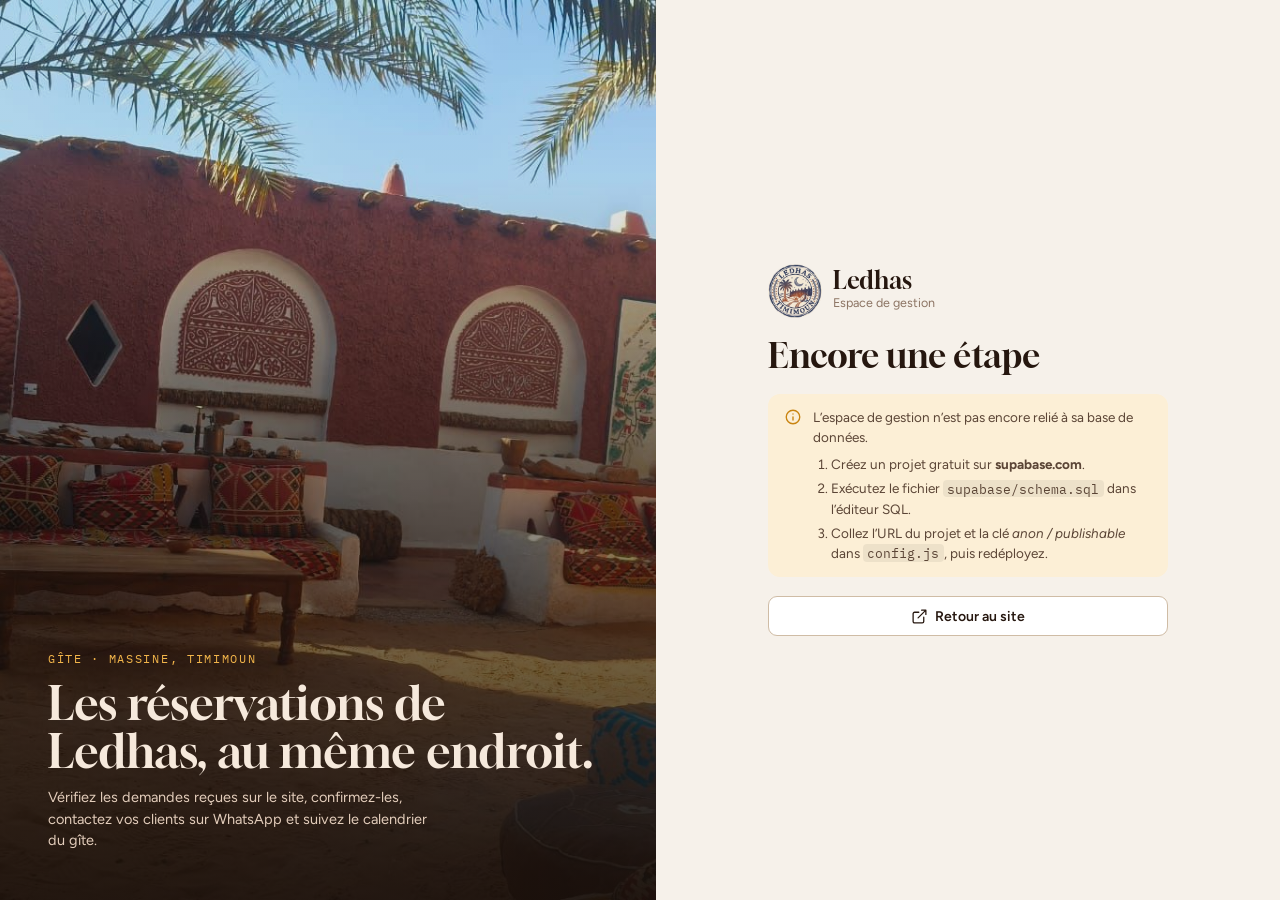
==== admin/index.html @ a7a3e31f "Admin back office for reservations + save booking requests to Supabase - /admin: login, dashboard, r" ====
<!DOCTYPE html>
<html lang="fr">
<head>
<meta charset="utf-8">
<meta name="viewport" content="width=device-width, initial-scale=1, viewport-fit=cover">
<meta name="robots" content="noindex, nofollow">
<meta name="theme-color" content="#172038">
<title>Ledhas · Gestion</title>
<link rel="icon" type="image/png" href="/logo/favicon-64.png">
<link rel="apple-touch-icon" href="/logo/apple-touch-icon.png">
<link rel="preconnect" href="https://fonts.googleapis.com">
<link rel="preconnect" href="https://fonts.gstatic.com" crossorigin>
<link rel="stylesheet" href="https://fonts.googleapis.com/css2?family=Figtree:wght@400;500;600;700;800&family=Gloock&family=IBM+Plex+Mono:wght@400;500;600&display=swap">
<link rel="stylesheet" href="/admin/admin.css">
</head>
<body>
<div id="app"><div class="loader"><div class="spinner"></div><span>Chargement…</span></div></div>
<div class="toasts" id="toasts" aria-live="polite"></div>
<noscript><p style="padding:2rem;font-family:sans-serif">Activez JavaScript pour utiliser l’espace de gestion.</p></noscript>
<script src="/config.js"></script>
<script src="/admin/admin.js"></script>
</body>
</html>
---- admin/admin.css ----
/* ==========================================================================
   Ledhas · espace de gestion
   Structure reprise du back office Bennabet (sidebar sombre, KPI, panneaux,
   tiroir de détail), couleurs et typographie du gîte (terre rouge, safran,
   bleu nuit du logo).
   ========================================================================== */
:root {
  --bg: #F6F1EA;
  --surface: #FFFFFF;
  --surface-2: #F3ECE2;
  --surface-3: #EADFD0;
  --line: #E6DACB;
  --line-strong: #CFBCA5;
  --ink: #26170F;
  --ink-2: #5B4536;
  --ink-3: #8C7463;
  --clay: #A3401F;
  --clay-strong: #7E2C14;
  --clay-soft: #F7E1D6;
  --clay-ink: #FFFFFF;
  --saff: #C98410;
  --saff-soft: #FCEFD6;
  --ok: #2F7A4B;
  --ok-soft: #DDF0E3;
  --bad: #B4322A;
  --bad-soft: #F8DEDA;
  --blue: #2D5F9A;
  --blue-soft: #DEE8F4;
  --violet: #6B4FB8;
  --violet-soft: #E8E2F6;
  --navy: #172038;
  --shadow: 0 1px 2px rgba(38, 23, 15, .06), 0 10px 26px -14px rgba(38, 23, 15, .22);
  --shadow-lg: 0 28px 70px -24px rgba(38, 23, 15, .45);
  --f-display: 'Gloock', Georgia, 'Times New Roman', serif;
  --f-body: 'Figtree', 'IBM Plex Sans Arabic', 'Segoe UI', system-ui, sans-serif;
  --f-mono: 'IBM Plex Mono', ui-monospace, 'SFMono-Regular', Menlo, monospace;
  --r-sm: 6px;
  --r: 12px;
  --r-lg: 18px;
  color-scheme: light;
}
@media (prefers-color-scheme: dark) {
  :root:not([data-theme="light"]) {
    --bg: #130E0B; --surface: #1B1411; --surface-2: #231A15; --surface-3: #2C211B;
    --line: #33271F; --line-strong: #4A392D; --ink: #F4E9DD; --ink-2: #CDB8A6; --ink-3: #9A8473;
    --clay: #E07A4F; --clay-strong: #F09A73; --clay-soft: #3A1E13; --clay-ink: #1A0D07;
    --saff: #F2B54A; --saff-soft: #3A2A10; --ok: #5BC384; --ok-soft: #14301F; --bad: #F07468; --bad-soft: #3A1714;
    --blue: #7BA9E3; --blue-soft: #16263B; --violet: #A994F0; --violet-soft: #251D3D;
    --shadow: 0 1px 2px rgba(0,0,0,.4), 0 10px 26px -14px rgba(0,0,0,.7);
    --shadow-lg: 0 28px 70px -24px rgba(0,0,0,.85);
    color-scheme: dark;
  }
}
:root[data-theme="dark"] {
  --bg: #130E0B; --surface: #1B1411; --surface-2: #231A15; --surface-3: #2C211B;
  --line: #33271F; --line-strong: #4A392D; --ink: #F4E9DD; --ink-2: #CDB8A6; --ink-3: #9A8473;
  --clay: #E07A4F; --clay-strong: #F09A73; --clay-soft: #3A1E13; --clay-ink: #1A0D07;
  --saff: #F2B54A; --saff-soft: #3A2A10; --ok: #5BC384; --ok-soft: #14301F; --bad: #F07468; --bad-soft: #3A1714;
  --blue: #7BA9E3; --blue-soft: #16263B; --violet: #A994F0; --violet-soft: #251D3D;
  --shadow: 0 1px 2px rgba(0,0,0,.4), 0 10px 26px -14px rgba(0,0,0,.7);
  --shadow-lg: 0 28px 70px -24px rgba(0,0,0,.85);
  color-scheme: dark;
}

*, *::before, *::after { box-sizing: border-box; }
html { -webkit-text-size-adjust: 100%; }
body { margin: 0; background: var(--bg); color: var(--ink); font: 400 14.5px/1.5 var(--f-body); -webkit-font-smoothing: antialiased; }
h1, h2, h3, p { margin: 0; }
a { color: inherit; text-decoration: none; }
button, input, select, textarea { font: inherit; color: inherit; }
img { display: block; max-width: 100%; }
.mono { font-family: var(--f-mono); }
.muted { color: var(--ink-3); }
.sr-only { position: absolute; width: 1px; height: 1px; overflow: hidden; clip: rect(0 0 0 0); white-space: nowrap; }
.icon { width: 18px; height: 18px; flex: none; stroke: currentColor; fill: none; stroke-width: 1.8; stroke-linecap: round; stroke-linejoin: round; }
.row { display: flex; align-items: center; gap: var(--gap, .6rem); flex-wrap: wrap; }
.stack { display: grid; gap: var(--gap, .8rem); }
.ellipsis { overflow: hidden; text-overflow: ellipsis; white-space: nowrap; }
:focus-visible { outline: 2px solid var(--clay); outline-offset: 2px; }

/* ---------- Buttons ---------- */
.btn {
  --b-bg: var(--surface); --b-fg: var(--ink); --b-bd: var(--line-strong);
  display: inline-flex; align-items: center; justify-content: center; gap: .45rem; height: 40px; padding-inline: 1rem;
  border-radius: 9px; border: 1px solid var(--b-bd); background: var(--b-bg); color: var(--b-fg);
  font-weight: 600; font-size: 14px; cursor: pointer; white-space: nowrap; transition: background .15s, border-color .15s, transform .1s, opacity .15s;
}
.btn:hover { border-color: var(--ink-3); }
.btn:active { transform: translateY(1px); }
.btn:disabled { opacity: .5; cursor: not-allowed; }
.btn-primary { --b-bg: var(--clay); --b-fg: var(--clay-ink); --b-bd: var(--clay); box-shadow: 0 10px 22px -14px var(--clay); }
.btn-primary:hover { --b-bg: var(--clay-strong); border-color: var(--clay-strong); }
.btn-ok { --b-bg: var(--ok); --b-fg: #fff; --b-bd: var(--ok); }
.btn-ok:hover { filter: brightness(.95); border-color: var(--ok); }
.btn-wa { --b-bg: #1F9D55; --b-fg: #fff; --b-bd: #1F9D55; }
.btn-wa:hover { filter: brightness(.95); border-color: #1F9D55; }
.btn-ghost { --b-bg: transparent; --b-bd: transparent; }
.btn-ghost:hover { --b-bg: var(--surface-2); border-color: transparent; }
.btn-danger { --b-fg: var(--bad); }
.btn-danger.armed { --b-bg: var(--bad); --b-fg: #fff; --b-bd: var(--bad); }
.btn-sm { height: 34px; padding-inline: .75rem; font-size: 13px; }
.btn-lg { height: 50px; padding-inline: 1.4rem; font-size: 15px; }
.btn-icon { width: 40px; padding: 0; }
.btn-icon.btn-sm { width: 34px; }
.btn .icon { width: 17px; height: 17px; }

/* ---------- Form controls ---------- */
.field { display: grid; gap: .4rem; min-width: 0; align-content: start; }
.field > span { font-size: 13px; font-weight: 600; color: var(--ink-2); }
.field small { color: var(--ink-3); font-size: 12px; }
.field.full { grid-column: 1 / -1; }
.input, .select, .textarea {
  width: 100%; height: 42px; padding-inline: .8rem; border-radius: 9px; border: 1px solid var(--line-strong);
  background: var(--surface); color: var(--ink); font-size: 14.5px; transition: border-color .15s, box-shadow .15s; min-width: 0;
}
.textarea { height: auto; min-height: 96px; padding-block: .65rem; resize: vertical; line-height: 1.5; }
.select { appearance: none; padding-inline-end: 2.2rem; background-image: linear-gradient(45deg, transparent 50%, var(--ink-3) 50%), linear-gradient(135deg, var(--ink-3) 50%, transparent 50%); background-size: 5px 5px; background-repeat: no-repeat; background-position: calc(100% - 17px) 52%, calc(100% - 12px) 52%; }
.input:focus, .select:focus, .textarea:focus { outline: none; border-color: var(--clay); box-shadow: 0 0 0 3px var(--clay-soft); }
.input-icon { position: relative; display: block; }
.input-icon .icon { position: absolute; inset-inline-start: .75rem; top: 50%; transform: translateY(-50%); color: var(--ink-3); pointer-events: none; }
.input-icon .input { padding-inline-start: 2.4rem; }
.form-grid { display: grid; grid-template-columns: repeat(2, minmax(0, 1fr)); gap: .9rem 1rem; }
@media (max-width: 520px) { .form-grid { grid-template-columns: minmax(0, 1fr); } }
.error-text { color: var(--bad); font-size: 13.5px; font-weight: 500; }
.ok-text { color: var(--ok); font-size: 13.5px; font-weight: 500; }

/* ---------- Pills ---------- */
.pill { --p-fg: var(--ink-2); --p-bg: var(--surface-2); display: inline-flex; align-items: center; gap: .4rem; height: 24px; padding-inline: .6rem; border-radius: 99px; background: var(--p-bg); color: var(--p-fg); font-size: 12px; font-weight: 700; white-space: nowrap; }
.pill::before { content: ""; width: 6px; height: 6px; border-radius: 50%; background: currentColor; }
.pill.plain::before { display: none; }
.pill[data-tone="saff"] { --p-fg: var(--saff); --p-bg: var(--saff-soft); }
.pill[data-tone="ok"] { --p-fg: var(--ok); --p-bg: var(--ok-soft); }
.pill[data-tone="blue"] { --p-fg: var(--blue); --p-bg: var(--blue-soft); }
.pill[data-tone="bad"] { --p-fg: var(--bad); --p-bg: var(--bad-soft); }
.pill[data-tone="clay"] { --p-fg: var(--clay); --p-bg: var(--clay-soft); }
.pill[data-tone="violet"] { --p-fg: var(--violet); --p-bg: var(--violet-soft); }
.tag { display: inline-flex; align-items: center; height: 20px; padding-inline: .4rem; border-radius: 5px; border: 1px solid var(--line); font-size: 11px; font-weight: 700; color: var(--ink-3); font-family: var(--f-mono); }

/* ---------- App shell ---------- */
.app { display: grid; grid-template-columns: 256px minmax(0, 1fr); min-height: 100vh; }
.sidebar {
  position: sticky; top: 0; height: 100vh; overflow-y: auto; background: var(--navy); color: #C9CEDC;
  --sb-2: #222C49; --sb-line: #27304D; --sb-3: #7D87A4;
  display: flex; flex-direction: column; gap: 1rem; padding: calc(14px + env(safe-area-inset-top, 0px)) 12px calc(14px + env(safe-area-inset-bottom, 0px));
  border-inline-end: 1px solid #0F1628;
}
.sb-brand { display: flex; align-items: center; gap: .7rem; padding: .3rem .4rem .7rem; }
.sb-brand img { width: 42px; height: 42px; border-radius: 50%; background: #fff; }
.sb-brand strong { display: block; font-family: var(--f-display); font-size: 20px; font-weight: 400; color: #fff; line-height: 1.1; letter-spacing: .01em; }
.sb-brand span { font-size: 12px; color: var(--sb-3); }
.sb-group { display: grid; gap: 2px; }
.sb-label { font-size: 11px; font-weight: 700; color: var(--sb-3); padding: .6rem .6rem .3rem; text-transform: uppercase; letter-spacing: .09em; }
.sb-link { display: flex; align-items: center; gap: .7rem; padding: .55rem .65rem; border-radius: 9px; font-size: 14px; font-weight: 500; color: #C9CEDC; border: 0; background: none; width: 100%; text-align: start; cursor: pointer; position: relative; transition: background .12s, color .12s; }
.sb-link:hover { background: var(--sb-2); color: #fff; }
.sb-link[aria-current="page"] { color: #fff; font-weight: 600; background: linear-gradient(90deg, rgba(224,122,79,.38), rgba(224,122,79,.12)); box-shadow: inset 0 0 0 1px rgba(242,181,74,.22); }
.sb-badge { margin-inline-start: auto; font-family: var(--f-mono); font-size: 11px; min-width: 21px; height: 20px; padding-inline: 6px; border-radius: 10px; background: #E39A2D; color: #1A1206; font-weight: 700; display: grid; place-items: center; }
.sb-foot { margin-top: auto; display: grid; gap: .6rem; }
.user-chip { display: flex; align-items: center; gap: .65rem; padding: .6rem; border-radius: var(--r); border: 1px solid var(--sb-line); background: #121A2E; }
.user-chip .btn-ghost { --b-fg: #C9CEDC; }
.user-chip .btn-ghost:hover { --b-bg: var(--sb-2); }
.avatar { width: 34px; height: 34px; border-radius: 50%; background: #3A2018; color: #F7C9B3; display: grid; place-items: center; font-weight: 700; font-size: 13px; flex: none; font-family: var(--f-mono); }
.u-name { font-size: 13.5px; font-weight: 600; color: #fff; line-height: 1.2; }
.u-role { font-size: 12px; color: var(--sb-3); }
.user-chip .btn { margin-inline-start: auto; }

.main-col { min-width: 0; display: flex; flex-direction: column; }
.topbar {
  position: sticky; top: 0; z-index: 30; display: flex; align-items: center; gap: .7rem; min-height: 62px;
  padding: env(safe-area-inset-top, 0px) max(16px, env(safe-area-inset-right, 0px)) 0 max(16px, env(safe-area-inset-left, 0px));
  background: color-mix(in srgb, var(--bg) 88%, transparent); backdrop-filter: blur(10px); -webkit-backdrop-filter: blur(10px); border-bottom: 1px solid var(--line);
}
.tb-title { font-weight: 700; font-size: 15px; white-space: nowrap; overflow: hidden; text-overflow: ellipsis; }
.tb-search { flex: 1; max-width: 460px; margin-inline: auto; position: relative; }
.tb-search .input { height: 38px; background: var(--surface); }
.tb-actions { display: flex; align-items: center; gap: .35rem; margin-inline-start: auto; }
.tb-search + .tb-actions { margin-inline-start: 0; }
.sync-note { font-size: 12px; color: var(--ink-3); white-space: nowrap; }
.sb-toggle { display: none; }
.content { padding: 24px max(16px, env(safe-area-inset-right, 0px)) calc(48px + env(safe-area-inset-bottom, 0px)) max(16px, env(safe-area-inset-left, 0px)); display: grid; gap: 20px; align-content: start; }
.content > * { min-width: 0; }
@media (min-width: 900px) { .content { padding-inline: 30px; } }
.overlay { position: fixed; inset: 0; background: rgba(18, 10, 6, .45); z-index: 80; backdrop-filter: blur(2px); }
.overlay.enter, .sb-overlay { animation: fade .2s ease; }

.popover { position: absolute; top: calc(100% + 6px); inset-inline: 0; z-index: 40; background: var(--surface); border: 1px solid var(--line); border-radius: var(--r); box-shadow: var(--shadow-lg); padding: .4rem; max-height: 420px; overflow-y: auto; }
.pop-item { display: flex; gap: .7rem; align-items: center; padding: .55rem .6rem; border-radius: 8px; font-size: 13.5px; cursor: pointer; width: 100%; border: 0; background: none; text-align: start; color: var(--ink); }
.pop-item:hover, .pop-item.focus { background: var(--surface-2); }
.pop-item small { display: block; color: var(--ink-3); font-size: 12px; }
.pop-head { padding: .5rem .6rem; font-size: 12.5px; color: var(--ink-3); }

@media (max-width: 1000px) {
  .app { grid-template-columns: minmax(0, 1fr); }
  .sidebar { position: fixed; inset-block: 0; inset-inline-start: 0; width: 280px; z-index: 85; transform: translateX(-102%); transition: transform .25s; box-shadow: var(--shadow-lg); }
  .sidebar.open { transform: none; }
  .sb-toggle { display: inline-flex; }
  .tb-search { display: none; }
  .sync-note { display: none; }
  .sb-overlay { z-index: 84; }
}
@media (max-width: 560px) { .hide-sm { display: none; } }

/* ---------- Page header ---------- */
.app-head { display: flex; justify-content: space-between; align-items: flex-end; gap: 1rem; flex-wrap: wrap; }
.app-head h1 { font-family: var(--f-display); font-weight: 400; font-size: clamp(26px, 3vw, 36px); line-height: 1.1; letter-spacing: -.01em; }
.app-head p { color: var(--ink-3); font-size: 14px; margin-top: .35rem; }

/* ---------- KPI tiles ---------- */
.kpis { display: grid; grid-template-columns: repeat(5, minmax(0, 1fr)); gap: 12px; }
.kpi { background: var(--surface); border: 1px solid var(--line); border-radius: var(--r); padding: 14px 16px 13px; display: grid; gap: 6px; position: relative; overflow: hidden; min-width: 0; text-align: start; color: inherit; cursor: pointer; transition: border-color .2s, transform .2s, box-shadow .2s; font: inherit; }
.kpi:hover { border-color: var(--line-strong); transform: translateY(-2px); box-shadow: var(--shadow); }
.k-label { font-size: 12.5px; color: var(--ink-3); font-weight: 600; display: flex; align-items: center; gap: .45rem; }
.k-label .icon { width: 15px; height: 15px; }
.k-value { font-family: var(--f-mono); font-size: clamp(22px, 2vw, 28px); font-weight: 500; letter-spacing: -.02em; line-height: 1.15; }
.k-value small { font-size: .5em; color: var(--ink-3); margin-inline-start: .25rem; letter-spacing: 0; }
.k-foot { font-size: 12px; color: var(--ink-3); min-height: 18px; }
.kpi.alert { border-color: color-mix(in srgb, var(--saff) 45%, var(--line)); }
.kpi.alert::before { content: ""; position: absolute; inset-block: 0; inset-inline-start: 0; width: 3px; background: var(--saff); }
@media (max-width: 1280px) { .kpis { grid-template-columns: repeat(3, minmax(0, 1fr)); } }
@media (max-width: 760px) { .kpis { grid-template-columns: repeat(2, minmax(0, 1fr)); } }

/* ---------- Grids & panels ---------- */
.g-2-1 { display: grid; grid-template-columns: minmax(0, 1.6fr) minmax(0, 1fr); gap: 16px; }
.g-3 { display: grid; grid-template-columns: repeat(3, minmax(0, 1fr)); gap: 16px; }
@media (max-width: 1180px) { .g-2-1, .g-3 { grid-template-columns: minmax(0, 1fr); } }
.panel { background: var(--surface); border: 1px solid var(--line); border-radius: var(--r); min-width: 0; }
.panel-head { display: flex; align-items: center; justify-content: space-between; gap: 1rem; padding: .95rem 1.15rem; border-bottom: 1px solid var(--line); }
.panel-head h3 { font-size: 15px; font-weight: 700; }
.panel-head .sub { font-size: 12.5px; color: var(--ink-3); }
.panel-body { padding: 1.1rem 1.15rem; }
.empty { padding: 2.2rem 1.2rem; text-align: center; color: var(--ink-3); display: grid; gap: .4rem; justify-items: center; }
.empty .icon { width: 28px; height: 28px; opacity: .6; }
.empty strong { color: var(--ink-2); }

/* ---------- Queue (à vérifier / aujourd'hui) ---------- */
.queue { display: grid; }
.q-item { display: grid; grid-template-columns: 4px minmax(0, 1fr) auto; gap: .9rem; align-items: center; padding: .8rem 1.05rem; border-bottom: 1px solid var(--line); cursor: pointer; transition: background .12s; border-inline: 0; border-top: 0; background: none; text-align: start; color: var(--ink); width: 100%; font: inherit; }
.q-item:last-child { border-bottom: 0; }
.q-item:hover { background: var(--surface-2); }
.q-item .stripe { align-self: stretch; border-radius: 2px; background: var(--line-strong); }
.q-item .stripe[data-s="nouvelle"] { background: var(--saff); }
.q-item .stripe[data-s="confirmee"] { background: var(--ok); }
.q-item .stripe[data-s="arrivee"] { background: var(--blue); }
.q-item .stripe[data-s="annulee"] { background: var(--bad); }
.q-main { min-width: 0; }
.q-main strong { font-size: 14px; display: block; overflow: hidden; text-overflow: ellipsis; white-space: nowrap; }
.q-main span { font-size: 12.5px; color: var(--ink-3); }
.q-side { display: grid; gap: .3rem; justify-items: end; font-size: 12px; color: var(--ink-3); }
.day-label { padding: .55rem 1.05rem; font-size: 11.5px; font-weight: 700; text-transform: uppercase; letter-spacing: .08em; color: var(--ink-3); background: var(--surface-2); border-bottom: 1px solid var(--line); }

/* ---------- Chart ---------- */
.chart-box { padding: 12px 14px 6px; }
.chart-svg { display: block; width: 100%; height: auto; overflow: visible; }
.chart-axis { font-family: var(--f-mono); font-size: 10px; fill: var(--ink-3); }
.chart-grid { stroke: var(--line); stroke-width: 1; }
.bar { transform-box: fill-box; transform-origin: bottom; animation: rise .7s cubic-bezier(.22,1,.36,1) both; }
.bar-hover:hover { opacity: .8; }
.legend { display: flex; gap: .4rem 1rem; flex-wrap: wrap; font-size: 12px; color: var(--ink-3); }
.legend i { display: inline-block; width: 10px; height: 10px; border-radius: 3px; margin-inline-end: .35rem; vertical-align: -1px; }
.hbars { list-style: none; margin: 0; padding: 0; display: grid; gap: .8rem; }
.hb-top { display: flex; justify-content: space-between; gap: .8rem; font-size: 13.5px; margin-bottom: .3rem; }
.hb-val { font-family: var(--f-mono); font-size: 12.5px; color: var(--ink-2); white-space: nowrap; }
.hb-track { height: 7px; border-radius: 4px; background: var(--surface-2); overflow: hidden; }
.hb-fill { height: 100%; border-radius: 4px; background: var(--clay); transition: width .9s cubic-bezier(.22,1,.36,1); }
@keyframes rise { from { transform: scaleY(0); } to { transform: scaleY(1); } }
@keyframes fade { from { opacity: 0; } to { opacity: 1; } }

/* ---------- Filters & table ---------- */
.filterbar { display: flex; gap: .6rem; flex-wrap: wrap; align-items: center; padding: .8rem 1rem; border-bottom: 1px solid var(--line); }
.filterbar .input-icon { flex: 1; min-width: 200px; max-width: 380px; }
.filterbar .input { height: 38px; font-size: 14px; }
.chips { display: flex; gap: .35rem; flex-wrap: wrap; padding: .8rem 1rem 0; }
.chip { height: 32px; padding-inline: .75rem; border-radius: 99px; border: 1px solid var(--line-strong); background: var(--surface); font-size: 13px; font-weight: 600; cursor: pointer; color: var(--ink-2); display: inline-flex; align-items: center; gap: .4rem; }
.chip b { font-family: var(--f-mono); font-weight: 500; color: var(--ink-3); }
.chip[aria-pressed="true"] { background: var(--ink); border-color: var(--ink); color: var(--bg); }
.chip[aria-pressed="true"] b { color: inherit; opacity: .7; }
.segmented { display: inline-flex; padding: 3px; background: var(--surface-2); border-radius: 9px; gap: 2px; }
.segmented button { border: 0; background: transparent; height: 32px; padding-inline: .8rem; border-radius: 7px; font-size: 13px; font-weight: 600; color: var(--ink-2); cursor: pointer; }
.segmented button[aria-pressed="true"] { background: var(--surface); color: var(--ink); box-shadow: 0 1px 2px rgba(0,0,0,.12); }
.table-wrap { overflow-x: auto; }
.table { width: 100%; border-collapse: collapse; font-size: 14px; }
.table th { text-align: start; font-size: 12px; font-weight: 700; color: var(--ink-3); padding: .65rem .9rem; border-bottom: 1px solid var(--line); white-space: nowrap; }
.table td { padding: .75rem .9rem; border-bottom: 1px solid var(--line); vertical-align: middle; }
.table tbody tr { cursor: pointer; transition: background .12s; }
.table tbody tr:hover { background: var(--surface-2); }
.table tbody tr:last-child td { border-bottom: 0; }
.table tbody tr.is-new td:first-child { box-shadow: inset 3px 0 0 var(--saff); }
.cell-main { font-weight: 600; }
.cell-sub { font-size: 12.5px; color: var(--ink-3); }
.t-num { text-align: end; white-space: nowrap; font-variant-numeric: tabular-nums; }
.list-foot { padding: .7rem 1rem; font-size: 12.5px; color: var(--ink-3); border-top: 1px solid var(--line); }
/* Phone: the table turns into cards */
@media (max-width: 760px) {
  .table thead { display: none; }
  .table, .table tbody, .table tr, .table td { display: block; width: 100%; }
  .table tr { padding: .8rem 1rem; border-bottom: 1px solid var(--line); display: grid; grid-template-columns: minmax(0, 1fr) auto; gap: .25rem .8rem; }
  .table tbody tr:last-child { border-bottom: 0; }
  .table td { padding: 0; border: 0; }
  .table td[data-c="client"] { grid-column: 1; grid-row: 1; }
  .table td[data-c="status"] { grid-column: 2; grid-row: 1; justify-self: end; }
  .table td[data-c="stay"] { grid-column: 1 / -1; }
  .table td[data-c="ref"] { grid-column: 1 / -1; order: 9; }
  .table td[data-c="ref"] .cell-main { display: inline; font-size: 12px; color: var(--ink-3); font-weight: 500; margin-inline-end: .5rem; }
  .table td[data-c="ref"] .cell-sub { display: inline; }
  .table td[data-c="people"], .table td[data-c="room"] { grid-column: 1 / -1; font-size: 13px; color: var(--ink-2); }
  .table td[data-c="people"] .cell-main, .table td[data-c="room"] .cell-main { display: inline; font-weight: 500; }
  .table td[data-c="people"] .cell-sub, .table td[data-c="room"] .cell-sub { display: inline; margin-inline-start: .4rem; }
  .table tbody tr.is-new td:first-child { box-shadow: none; }
  .table tbody tr.is-new { box-shadow: inset 3px 0 0 var(--saff); }
  .table td.t-num { text-align: start; }
}

/* ---------- Drawer ---------- */
.drawer { position: fixed; inset-block: 0; inset-inline-end: 0; width: min(640px, 100%); z-index: 90; background: var(--bg); box-shadow: var(--shadow-lg); display: flex; flex-direction: column; }
.drawer.enter { animation: slideIn .28s cubic-bezier(.22,1,.36,1); }
@keyframes slideIn { from { transform: translateX(40px); opacity: 0; } to { transform: none; opacity: 1; } }
.drawer-head { padding: calc(14px + env(safe-area-inset-top, 0px)) 20px 14px; border-bottom: 1px solid var(--line); background: var(--surface); display: grid; gap: .7rem; }
.dh-top { display: flex; align-items: center; gap: .6rem; }
.dh-top .mono { font-size: 13px; color: var(--ink-3); }
.dh-top .btn-icon { margin-inline-start: auto; }
.drawer-head h2 { font-family: var(--f-display); font-weight: 400; font-size: 28px; line-height: 1.1; }
.dh-meta { display: flex; flex-wrap: wrap; gap: .35rem .9rem; font-size: 13px; color: var(--ink-3); }
.drawer-body { flex: 1; overflow-y: auto; padding: 18px 20px calc(30px + env(safe-area-inset-bottom, 0px)); display: grid; gap: 16px; align-content: start; }
.action-bar { display: flex; gap: .5rem; flex-wrap: wrap; }
.card { background: var(--surface); border: 1px solid var(--line); border-radius: var(--r); padding: 14px 16px; display: grid; gap: .8rem; }
.card-title { font-size: 12px; font-weight: 700; text-transform: uppercase; letter-spacing: .08em; color: var(--ink-3); display: flex; align-items: center; justify-content: space-between; gap: .6rem; }
.stay-strip { display: grid; grid-template-columns: minmax(0, 1fr) auto minmax(0, 1fr); gap: .8rem; align-items: center; }
.stay-strip .d b { display: block; font-size: 17px; font-weight: 700; }
.stay-strip .d span { font-size: 12.5px; color: var(--ink-3); }
.stay-strip .d:last-child { text-align: end; }
.stay-strip .n { font-family: var(--f-mono); font-size: 12.5px; color: var(--clay); background: var(--clay-soft); padding: .3rem .6rem; border-radius: 99px; white-space: nowrap; font-weight: 600; }
.dl { display: grid; grid-template-columns: repeat(3, minmax(0, 1fr)); gap: .9rem 1.1rem; margin: 0; }
.dl div { display: grid; gap: .15rem; min-width: 0; }
.dl dt { font-size: 12px; color: var(--ink-3); }
.dl dd { margin: 0; font-size: 14.5px; font-weight: 600; word-break: break-word; }
@media (max-width: 520px) { .dl { grid-template-columns: repeat(2, minmax(0, 1fr)); } }
.quote { background: var(--surface-2); border-radius: 9px; padding: .7rem .85rem; font-size: 14px; white-space: pre-wrap; word-break: break-word; }
.contact-line { display: flex; align-items: center; gap: .6rem; flex-wrap: wrap; font-size: 15px; }
.contact-line .mono { font-size: 15px; }
.menu { position: relative; }
.menu-list { position: absolute; top: calc(100% + 6px); inset-inline-start: 0; z-index: 20; min-width: 260px; background: var(--surface); border: 1px solid var(--line); border-radius: var(--r); box-shadow: var(--shadow-lg); padding: .35rem; display: grid; }
.menu-list button { display: grid; gap: .1rem; text-align: start; border: 0; background: none; padding: .55rem .65rem; border-radius: 8px; cursor: pointer; font-size: 14px; font-weight: 600; color: var(--ink); }
.menu-list button small { font-weight: 400; color: var(--ink-3); font-size: 12px; }
.menu-list button:hover { background: var(--surface-2); }
.tabs { display: flex; gap: .2rem; border-bottom: 1px solid var(--line); overflow-x: auto; }
.tabs button { border: 0; background: none; padding: .7rem .85rem; font-weight: 600; font-size: 14px; color: var(--ink-3); cursor: pointer; border-bottom: 2px solid transparent; margin-bottom: -1px; white-space: nowrap; }
.tabs button[aria-selected="true"] { color: var(--ink); border-color: var(--clay); }
.money-row { display: grid; grid-template-columns: repeat(3, minmax(0, 1fr)); gap: .8rem; }
.money-row div { background: var(--surface-2); border-radius: 9px; padding: .6rem .75rem; }
.money-row span { font-size: 12px; color: var(--ink-3); display: block; }
.money-row b { font-family: var(--f-mono); font-weight: 600; font-size: 15px; }
.money-row b.due { color: var(--clay); }
.money-row b.paid { color: var(--ok); }
.timeline { list-style: none; margin: 0; padding: 0; display: grid; gap: 0; }
.timeline li { display: grid; grid-template-columns: 22px minmax(0, 1fr); gap: .7rem; padding-bottom: 1rem; position: relative; }
.timeline li::before { content: ""; position: absolute; inset-inline-start: 10px; top: 22px; bottom: 0; width: 2px; background: var(--line); }
.timeline li:last-child::before { display: none; }
.timeline .dot { width: 22px; height: 22px; border-radius: 50%; display: grid; place-items: center; background: var(--surface-2); color: var(--ink-3); }
.timeline .dot .icon { width: 13px; height: 13px; }
.timeline .dot[data-k="status"] { background: var(--ok-soft); color: var(--ok); }
.timeline .dot[data-k="contact"] { background: #DDF3E6; color: #1F9D55; }
.timeline .dot[data-k="created"] { background: var(--saff-soft); color: var(--saff); }
.timeline .t-main { font-size: 14px; }
.timeline .t-sub { font-size: 12px; color: var(--ink-3); }
.form-actions { display: flex; gap: .6rem; flex-wrap: wrap; justify-content: space-between; align-items: center; padding-top: .3rem; }

/* ---------- Calendar ---------- */
.cal-head { display: flex; align-items: center; gap: .6rem; flex-wrap: wrap; }
.cal-head h2 { font-family: var(--f-display); font-weight: 400; font-size: 26px; text-transform: capitalize; min-width: 9ch; }
.cal { display: grid; grid-template-columns: repeat(7, minmax(0, 1fr)); border-top: 1px solid var(--line); }
.cal-dow { padding: .55rem .6rem; font-size: 11.5px; font-weight: 700; color: var(--ink-3); text-transform: uppercase; letter-spacing: .06em; border-bottom: 1px solid var(--line); }
.cal-day { min-height: 118px; border-bottom: 1px solid var(--line); border-inline-end: 1px solid var(--line); padding: .4rem .45rem .5rem; display: grid; gap: .25rem; align-content: start; min-width: 0; }
.cal-day:nth-child(7n) { border-inline-end: 0; }
.cal-day.out { background: color-mix(in srgb, var(--surface-2) 55%, transparent); }
.cal-day.out .cal-num { opacity: .45; }
.cal-day.today .cal-num { background: var(--clay); color: var(--clay-ink); }
.cal-top { display: flex; justify-content: space-between; align-items: center; }
.cal-num { font-family: var(--f-mono); font-size: 12px; width: 24px; height: 24px; border-radius: 50%; display: grid; place-items: center; }
.cal-count { font-size: 11px; color: var(--ink-3); font-family: var(--f-mono); }
.cal-ev { display: flex; align-items: center; gap: .3rem; border: 0; border-radius: 6px; padding: .18rem .4rem; font-size: 12px; font-weight: 600; text-align: start; cursor: pointer; min-width: 0; width: 100%; background: var(--surface-2); color: var(--ink-2); }
.cal-ev span { overflow: hidden; text-overflow: ellipsis; white-space: nowrap; }
.cal-ev i { font-style: normal; font-family: var(--f-mono); font-size: 10.5px; opacity: .8; flex: none; }
.cal-ev[data-s="nouvelle"] { background: var(--saff-soft); color: var(--saff); background-image: repeating-linear-gradient(135deg, transparent 0 5px, rgba(201,132,16,.12) 5px 10px); }
.cal-ev[data-s="confirmee"] { background: var(--ok-soft); color: var(--ok); }
.cal-ev[data-s="arrivee"] { background: var(--blue-soft); color: var(--blue); }
.cal-ev[data-s="terminee"] { background: var(--surface-2); color: var(--ink-3); }
.cal-more { font-size: 11.5px; color: var(--ink-3); padding-inline: .4rem; border: 0; background: none; text-align: start; cursor: pointer; }
.agenda { display: none; }
@media (max-width: 760px) {
  .cal, .cal-dows { display: none; }
  .agenda { display: grid; }
}

/* ---------- Login ---------- */
.login { min-height: 100vh; display: grid; grid-template-columns: minmax(0, 1.05fr) minmax(0, 1fr); }
.login-side { position: relative; overflow: hidden; background: #2A140B; }
.login-side img { position: absolute; inset: 0; width: 100%; height: 100%; object-fit: cover; }
.login-side::after { content: ""; position: absolute; inset: 0; background: linear-gradient(180deg, rgba(23,32,56,.1) 20%, rgba(23,14,10,.88)); }
.ls-copy { position: absolute; z-index: 1; inset-inline: 3rem; bottom: 3rem; color: #F6E9DC; display: grid; gap: .7rem; }
.ls-copy .eyebrow { font-family: var(--f-mono); font-size: 12px; letter-spacing: .14em; text-transform: uppercase; color: #F2B54A; }
.ls-copy h2 { font-family: var(--f-display); font-weight: 400; font-size: clamp(34px, 3.6vw, 52px); line-height: 1.05; }
.ls-copy p { color: #E3CDBB; max-width: 44ch; }
.login-main { display: grid; place-items: center; padding: 2rem max(18px, env(safe-area-inset-right, 0px)) 2rem max(18px, env(safe-area-inset-left, 0px)); }
.login-card { width: min(400px, 100%); display: grid; gap: 1.2rem; }
.login-brand { display: flex; align-items: center; gap: .7rem; }
.login-brand img { width: 54px; height: 54px; }
.login-brand strong { font-family: var(--f-display); font-weight: 400; font-size: 24px; display: block; line-height: 1; }
.login-brand span { font-size: 12.5px; color: var(--ink-3); }
.login-card h1 { font-family: var(--f-display); font-weight: 400; font-size: 34px; line-height: 1.1; }
.link-btn { border: 0; background: none; padding: 0; color: var(--clay); font-weight: 600; cursor: pointer; font-size: 13.5px; justify-self: start; }
.notice { display: flex; gap: .7rem; align-items: flex-start; padding: .85rem 1rem; border-radius: var(--r); background: var(--saff-soft); color: var(--ink-2); font-size: 13.5px; }
.notice .icon { color: var(--saff); margin-top: 1px; }
.notice code { font-family: var(--f-mono); font-size: 12.5px; background: rgba(0,0,0,.06); padding: .05rem .3rem; border-radius: 4px; }
.notice ol { margin: .4rem 0 0; padding-inline-start: 1.1rem; display: grid; gap: .25rem; }
@media (max-width: 860px) { .login { grid-template-columns: minmax(0, 1fr); } .login-side { display: none; } }

/* ---------- Toasts & loader ---------- */
.toasts { position: fixed; z-index: 120; inset-inline-end: max(16px, env(safe-area-inset-right, 0px)); bottom: max(16px, env(safe-area-inset-bottom, 0px)); display: grid; gap: .5rem; width: min(380px, calc(100% - 32px)); }
.toast { display: flex; gap: .7rem; align-items: flex-start; padding: .8rem .95rem; border-radius: var(--r); background: var(--ink); color: var(--bg); box-shadow: var(--shadow-lg); font-size: 14px; animation: toastIn .3s cubic-bezier(.22,1,.36,1); cursor: pointer; }
.toast.bad { background: var(--bad); color: #fff; }
.toast .icon { margin-top: 1px; }
.toast small { display: block; opacity: .75; font-size: 12.5px; }
@keyframes toastIn { from { transform: translateY(12px); opacity: 0; } to { transform: none; opacity: 1; } }
.loader { min-height: 100vh; display: grid; place-items: center; gap: 1rem; color: var(--ink-3); }
.spinner { width: 34px; height: 34px; border-radius: 50%; border: 3px solid var(--line); border-top-color: var(--clay); animation: spin .8s linear infinite; }
@keyframes spin { to { transform: rotate(360deg); } }
.btn .spinner { width: 16px; height: 16px; border-width: 2px; border-top-color: currentColor; }
@media (prefers-reduced-motion: reduce) { *, *::before, *::after { animation-duration: .01ms !important; transition-duration: .01ms !important; } }
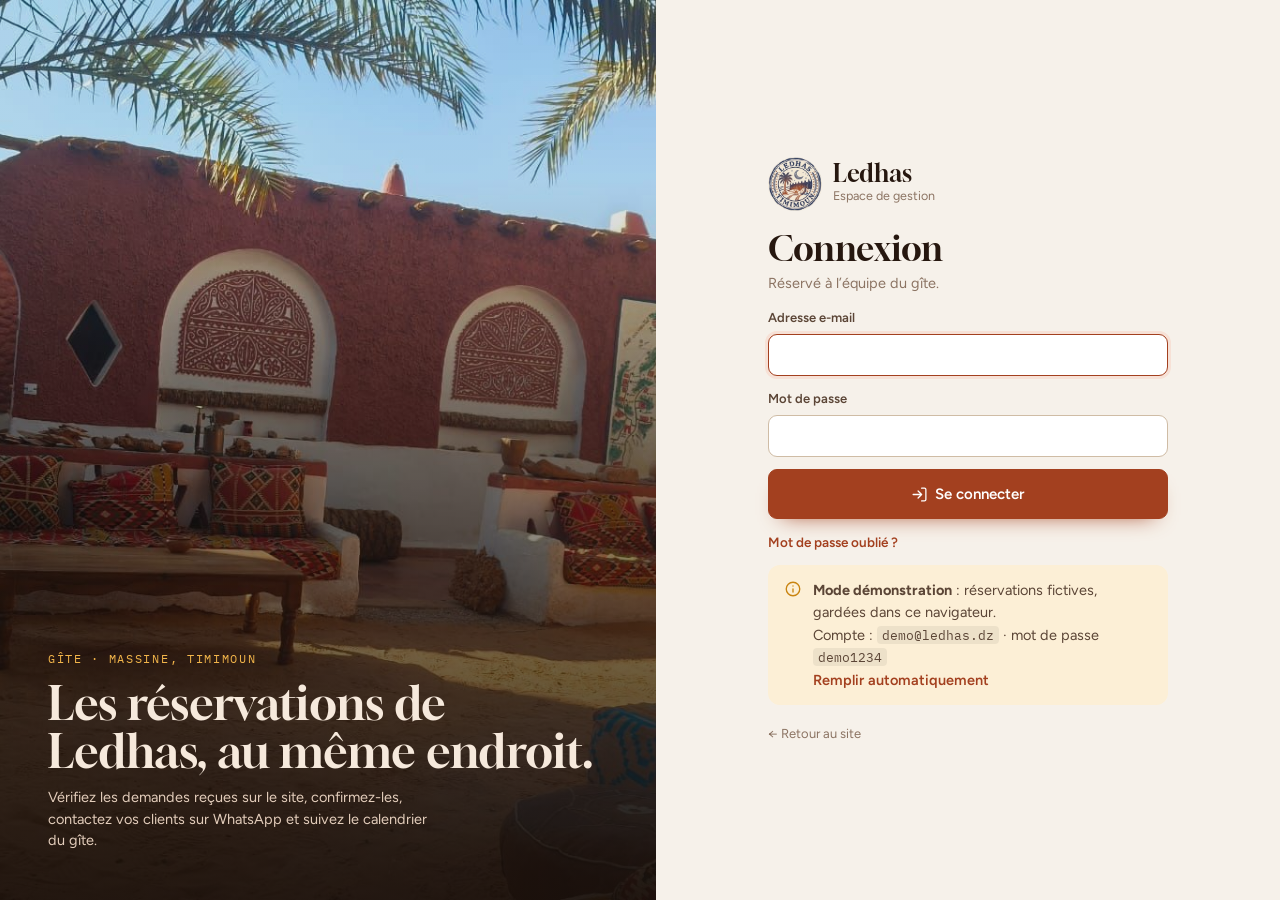
==== commit d83dd056: "Admin demo mode: works without a database Fictitious reservations stored in the browser, demo accoun" ====
--- a/admin/index.html
+++ b/admin/index.html
@@ -18,6 +18,7 @@
 <div class="toasts" id="toasts" aria-live="polite"></div>
 <noscript><p style="padding:2rem;font-family:sans-serif">Activez JavaScript pour utiliser l’espace de gestion.</p></noscript>
 <script src="/config.js"></script>
+<script src="/admin/demo.js"></script>
 <script src="/admin/admin.js"></script>
 </body>
 </html>
--- a/admin/admin.css
+++ b/admin/admin.css
@@ -425,3 +425,9 @@
 @keyframes spin { to { transform: rotate(360deg); } }
 .btn .spinner { width: 16px; height: 16px; border-width: 2px; border-top-color: currentColor; }
 @media (prefers-reduced-motion: reduce) { *, *::before, *::after { animation-duration: .01ms !important; transition-duration: .01ms !important; } }
+
+/* ---------- Demo mode ---------- */
+.sb-env { margin-inline-start: auto; font-family: var(--f-mono); font-size: 10px; padding: .15rem .45rem; border-radius: 4px; background: rgba(242,181,74,.16); color: #F2B54A; font-weight: 600; letter-spacing: .06em; align-self: center; }
+.demo-note { border: 0; text-align: start; cursor: pointer; font: inherit; color: var(--ink-2); line-height: 1.55; }
+.demo-note:hover { filter: brightness(.98); }
+.demo-note u { color: var(--clay); font-weight: 600; text-decoration: none; }
